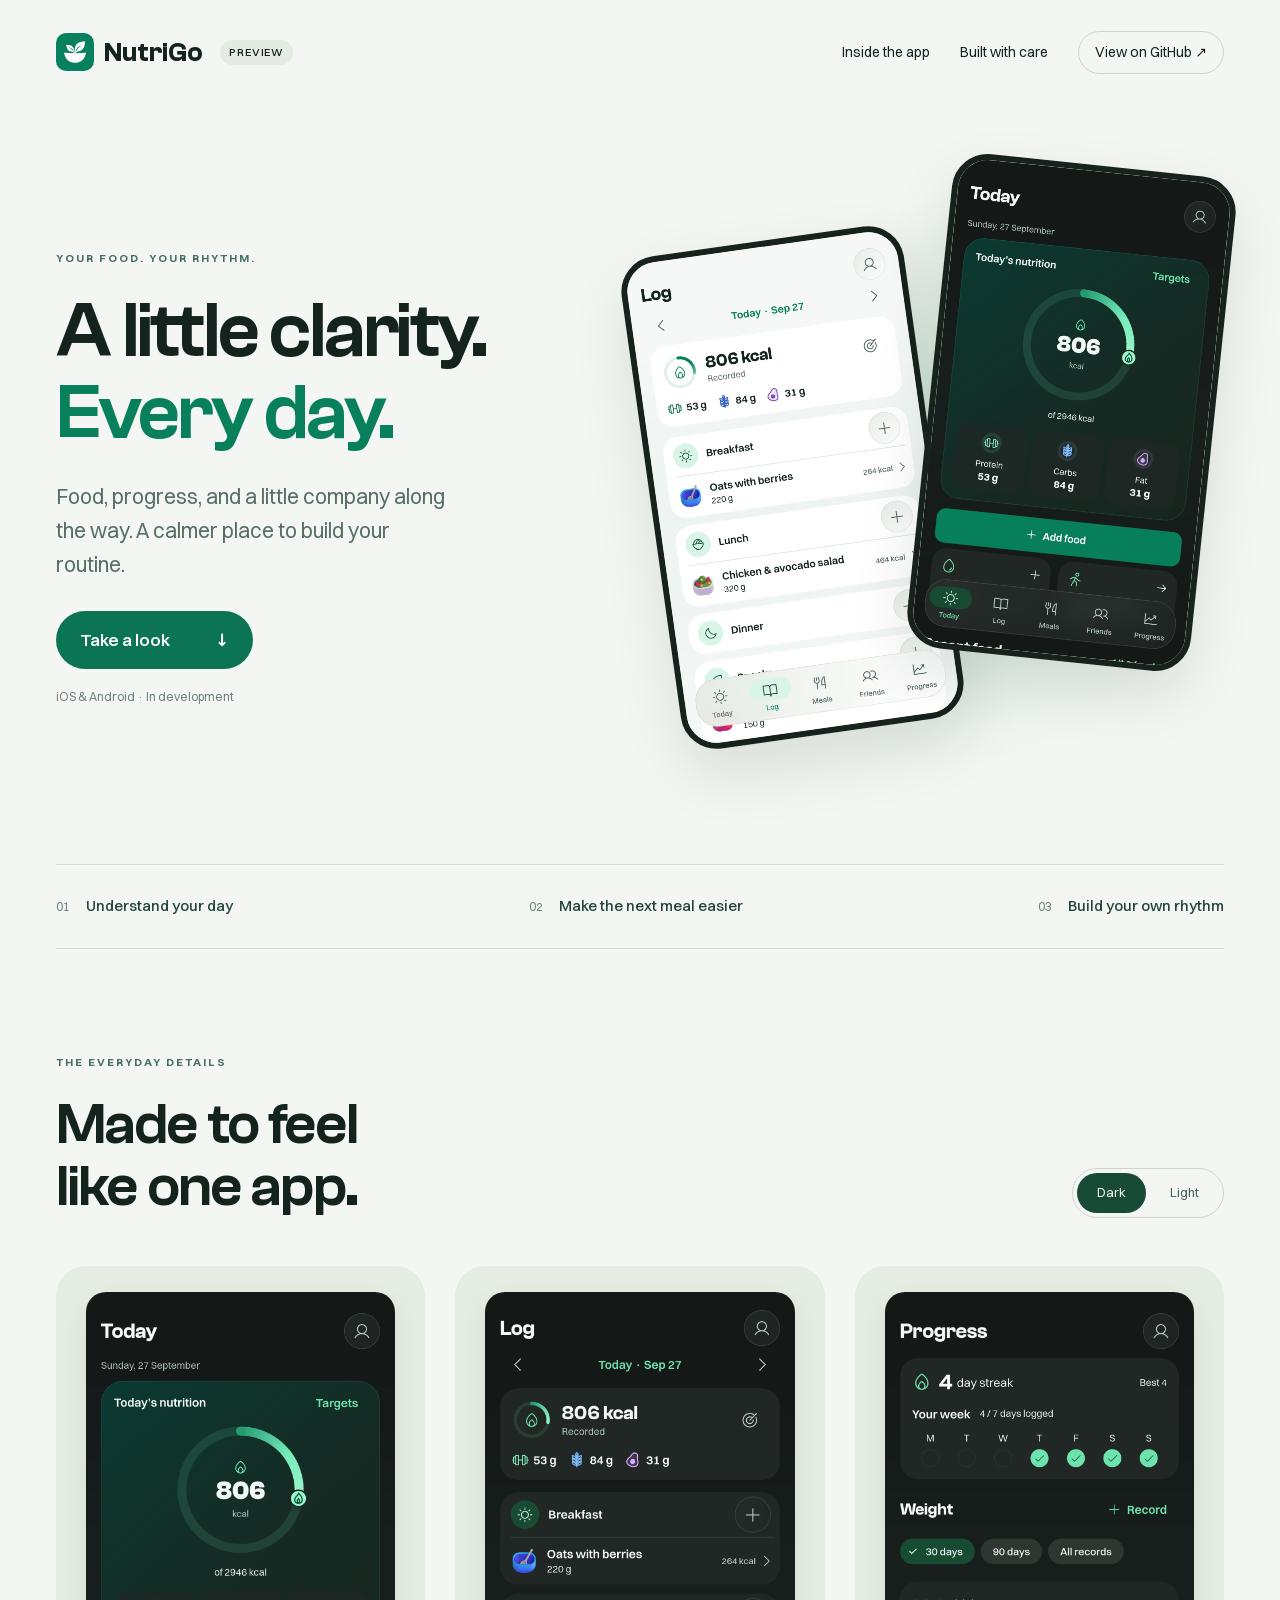
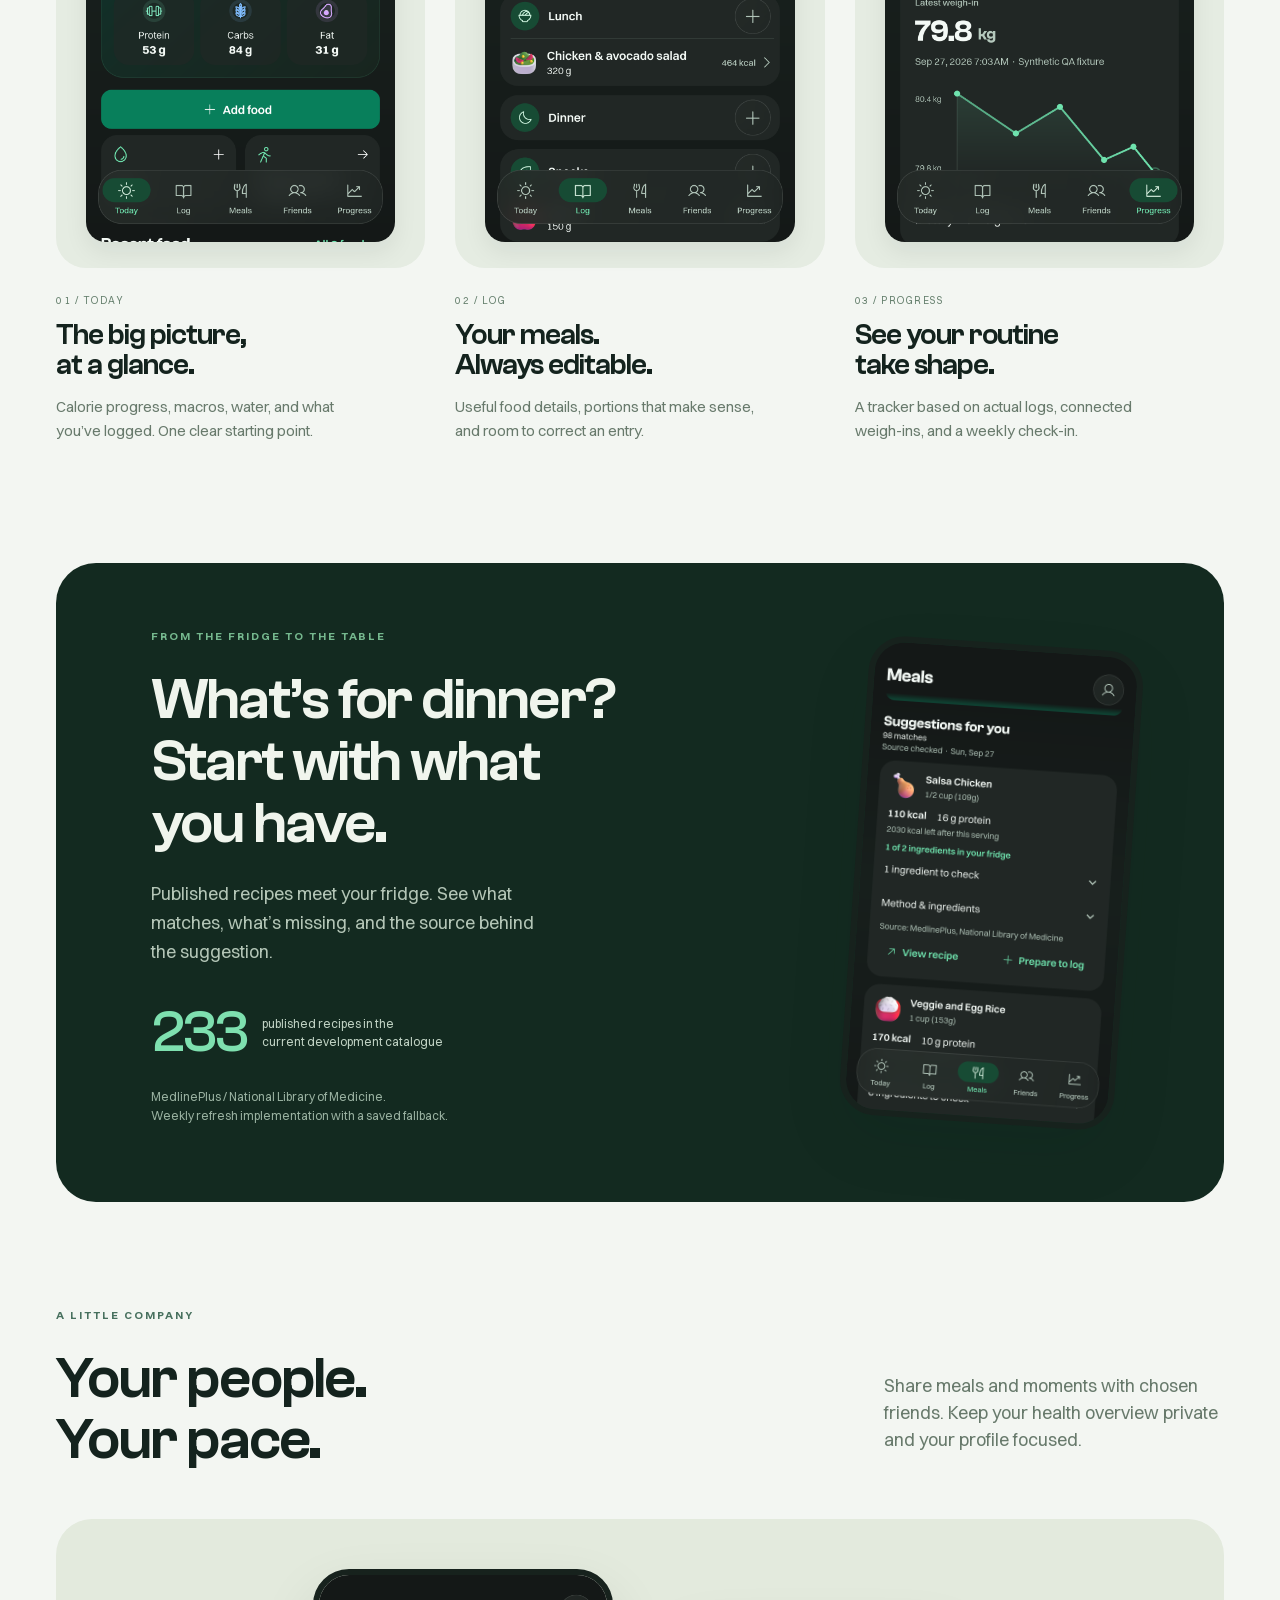
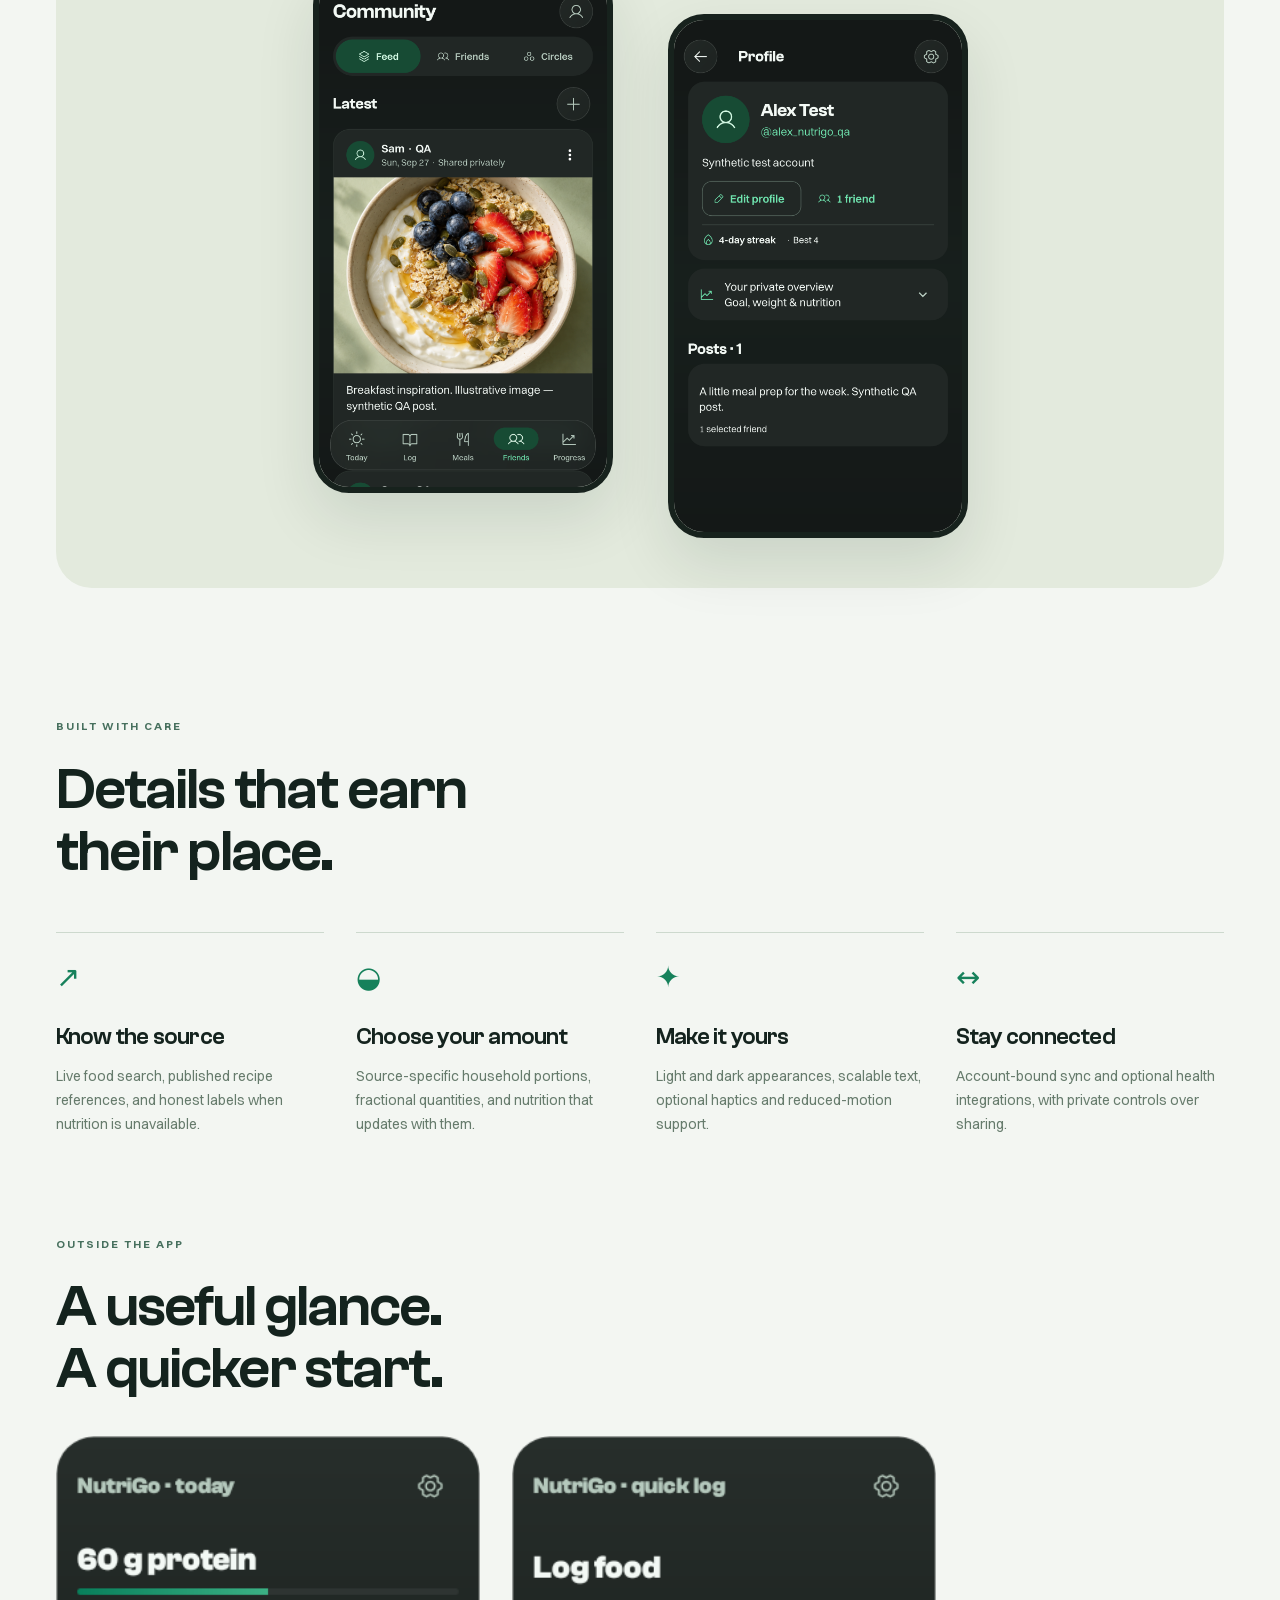
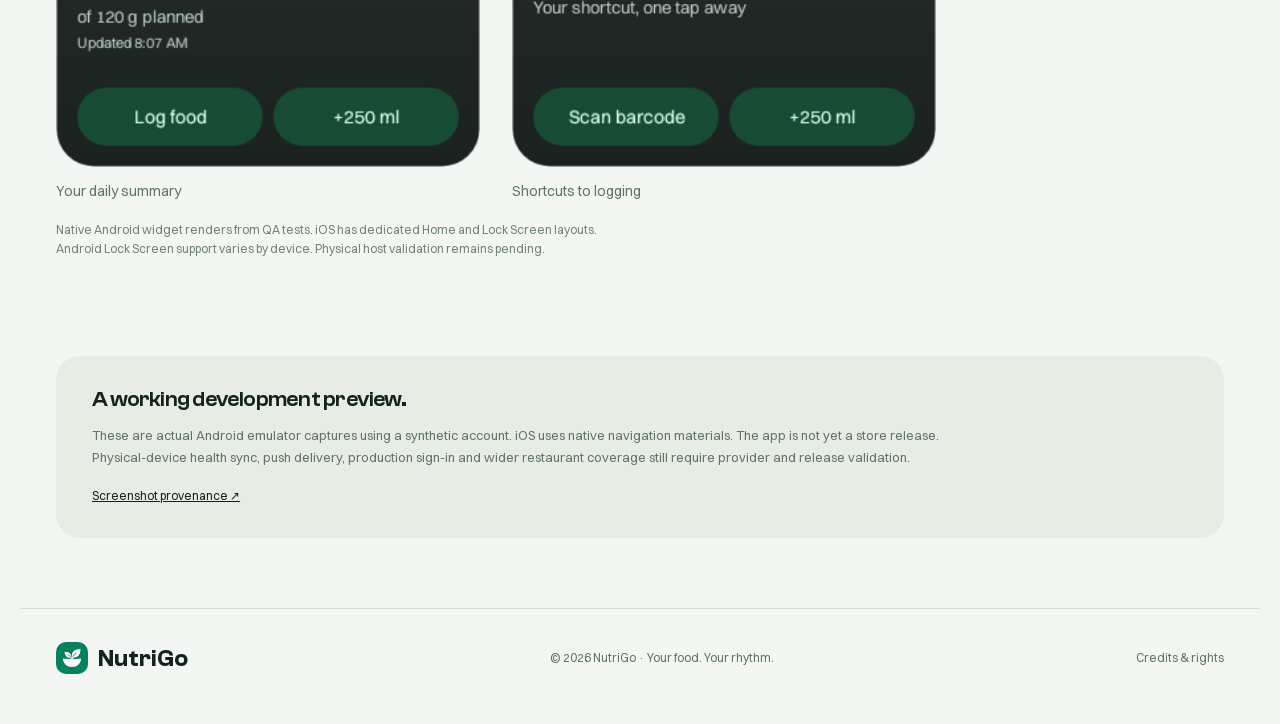
==== index.html @ e6c0619f "Publish the NutriGo development showcase Present actual Android and iOS app screenshots, native widg" ====
<!doctype html>
<html lang="en"><head><meta charset="utf-8"><meta name="viewport" content="width=device-width,initial-scale=1"><meta name="theme-color" content="#f3f6f2"><meta name="description" content="NutriGo — a considered space for food, everyday progress and the people you choose."><title>NutriGo — Your food. Your rhythm.</title><link rel="icon" href="assets/app-icon.png"><link rel="stylesheet" href="style.css"></head>
<body><a class="skip" href="#screens">Skip to app screens</a><header><a class="brand" href="#"><img src="assets/app-icon.png" alt="" width="38" height="38">NutriGo<span class="badge">Preview</span></a><nav aria-label="Main navigation"><a href="#screens">Inside the app</a><a href="#care">Built with care</a><a class="repo" href="https://github.com/yeegz/nutrigo-showcase">View on GitHub ↗</a></nav></header>
<main><section class="hero"><div class="hero-copy"><p class="eyebrow">YOUR FOOD. YOUR RHYTHM.</p><h1>A little clarity.<br><span>Every day.</span></h1><p class="intro">Food, progress, and a little company along the way. A calmer place to build your routine.</p><a class="button" href="#screens">Take a look <span aria-hidden="true">↓</span></a><p class="caption">iOS & Android · In development</p></div><div class="hero-art"><div class="halo"></div><img class="phone behind" src="screenshots/log-light.png?v=20260927" alt="NutriGo Log in light mode, with meals and nutrition"><img class="phone front" src="screenshots/today-dark.png?v=20260927" alt="NutriGo Today, showing a calorie progress ring and macros"></div></section>
<div class="principles"><span>01 <strong>Understand your day</strong></span><span>02 <strong>Make the next meal easier</strong></span><span>03 <strong>Build your own rhythm</strong></span></div>
<section id="screens" class="screens"><div class="section-heading"><div><p class="eyebrow">THE EVERYDAY DETAILS</p><h2>Made to feel<br>like one app.</h2></div><div class="appearance" role="group" aria-label="Screenshot appearance"><button data-theme="dark" aria-pressed="true">Dark</button><button data-theme="light" aria-pressed="false">Light</button></div></div><div class="gallery">
<article><div class="screen-frame"><img data-screen="today" src="screenshots/today-dark.png?v=20260927" loading="lazy" alt="Today nutrition overview"></div><p class="number">01 / TODAY</p><h3>The big picture,<br> at a glance.</h3><p>Calorie progress, macros, water, and what you’ve logged. One clear starting point.</p></article>
<article><div class="screen-frame"><img data-screen="log" src="screenshots/log-dark.png?v=20260927" loading="lazy" alt="Food log with editable entries"></div><p class="number">02 / LOG</p><h3>Your meals.<br> Always editable.</h3><p>Useful food details, portions that make sense, and room to correct an entry.</p></article>
<article><div class="screen-frame"><img data-screen="progress" src="screenshots/progress-dark.png?v=20260927" loading="lazy" alt="Progress tracker, streak and weight chart"></div><p class="number">03 / PROGRESS</p><h3>See your routine<br> take shape.</h3><p>A tracker based on actual logs, connected weigh-ins, and a weekly check-in.</p></article>
</div></section>
<section class="meals-section"><div><p class="eyebrow">FROM THE FRIDGE TO THE TABLE</p><h2>What’s for dinner?<br>Start with what<br>you have.</h2><p class="intro small">Published recipes meet your fridge. See what matches, what’s missing, and the source behind the suggestion.</p><div class="fact"><strong>233</strong><span>published recipes in the<br>current development catalogue</span></div><p class="caption">MedlinePlus / National Library of Medicine.<br>Weekly refresh implementation with a saved fallback.</p></div><img class="phone" src="screenshots/meal-suggestions-dark.png?v=20260927" loading="lazy" alt="Source-attributed meal suggestions with matching fridge ingredients"></section>
<section class="social-section"><div class="section-heading"><div><p class="eyebrow">A LITTLE COMPANY</p><h2>Your people.<br>Your pace.</h2></div><p>Share meals and moments with chosen friends. Keep your health overview private and your profile focused.</p></div><div class="social-screens"><img class="phone" data-screen="community" src="screenshots/community-dark.png?v=20260927" loading="lazy" alt="Private community feed"><img class="phone" data-screen="profile" src="screenshots/profile-dark.png?v=20260927" loading="lazy" alt="A simplified personal profile"></div></section>
<section id="care" class="care"><p class="eyebrow">BUILT WITH CARE</p><h2>Details that earn<br>their place.</h2><div class="care-grid"><article><span>↗</span><h3>Know the source</h3><p>Live food search, published recipe references, and honest labels when nutrition is unavailable.</p></article><article><span>◒</span><h3>Choose your amount</h3><p>Source-specific household portions, fractional quantities, and nutrition that updates with them.</p></article><article><span>✦</span><h3>Make it yours</h3><p>Light and dark appearances, scalable text, optional haptics and reduced-motion support.</p></article><article><span>↔</span><h3>Stay connected</h3><p>Account-bound sync and optional health integrations, with private controls over sharing.</p></article></div></section>
<section class="widgets-section"><p class="eyebrow">OUTSIDE THE APP</p><h2>A useful glance.<br>A quicker start.</h2><div class="widget-gallery"><figure><img src="screenshots/widgets/summary.png?v=20260927" alt="Daily nutrition widget with target progress and quick water" loading="lazy"><figcaption>Your daily summary</figcaption></figure><figure><img src="screenshots/widgets/quick.png?v=20260927" alt="Quick logging widget with food, barcode and water shortcuts" loading="lazy"><figcaption>Shortcuts to logging</figcaption></figure></div><p class="caption">Native Android widget renders from QA tests. iOS has dedicated Home and Lock Screen layouts.<br>Android Lock Screen support varies by device. Physical host validation remains pending.</p></section><section class="preview-note"><h3>A working development preview.</h3><p>These are actual Android emulator captures using a synthetic account. iOS uses native navigation materials. The app is not yet a store release. Physical-device health sync, push delivery, production sign-in and wider restaurant coverage still require provider and release validation.</p><a href="SCREENSHOTS.md">Screenshot provenance ↗</a></section></main>
<footer><a class="brand" href="#"><img src="assets/app-icon.png" width="32" height="32" alt="">NutriGo</a><p>© 2026 NutriGo · Your food. Your rhythm.</p><a href="LICENSE.md">Credits & rights</a></footer>
<script>document.querySelectorAll('[data-theme]').forEach(button=>button.addEventListener('click',()=>{document.querySelectorAll('[data-theme]').forEach(b=>b.setAttribute('aria-pressed',String(b===button)));document.querySelectorAll('[data-screen]').forEach(img=>img.src=`screenshots/${img.dataset.screen}-${button.dataset.theme}.png?v=20260927`)}));</script></body></html>
---- style.css ----
@font-face{font-family:Switzer;src:url('assets/fonts/Switzer-Variable.ttf') format('truetype');font-weight:100 900;font-display:swap}@font-face{font-family:Clash;src:url('assets/fonts/ClashGrotesk-Variable.ttf') format('truetype');font-weight:200 700;font-display:swap}*{box-sizing:border-box}html{scroll-behavior:smooth;scroll-padding-top:40px}body{margin:0;background:#f3f6f2;color:#14231e;font:17px/1.5 Switzer,system-ui,sans-serif}a{color:inherit;text-decoration:none}button{font:inherit;cursor:pointer}img{max-width:100%;display:block}header,main,footer{max-width:1240px;margin:auto}header{height:104px;display:flex;align-items:center;justify-content:space-between;padding:0 36px}.brand{display:flex;gap:10px;align-items:center;font:600 27px Clash,system-ui}.brand img{border-radius:10px}.badge{font:500 11px Switzer;letter-spacing:.08em;text-transform:uppercase;background:#e3ebe2;border-radius:20px;padding:5px 9px;margin-left:7px}nav{display:flex;align-items:center;gap:30px;font-size:14px}nav .repo{border:1px solid #cbd7cd;border-radius:30px;padding:10px 16px}main{padding:0 36px}.hero{min-height:760px;display:grid;grid-template-columns:1fr 1fr;align-items:center;gap:20px}.eyebrow{font-size:11px;font-weight:650;letter-spacing:.18em;margin:0 0 24px;color:#47705e}h1,h2,h3{font-family:Clash,system-ui;letter-spacing:-.035em;line-height:1.05;margin:0;font-weight:550}h1{font-size:clamp(52px,6.1vw,86px)}h1 span{color:#07805b}.intro{max-width:390px;font-size:21px;line-height:1.6;color:#587063;margin:26px 0 30px}.button{display:inline-flex;align-items:center;gap:45px;background:#0a7455;color:white;border-radius:32px;padding:16px 24px;font-weight:550}.caption{font-size:12px;color:#718376;line-height:1.6;margin-top:18px}.hero-art{position:relative;height:690px}.halo{position:absolute;inset:50px -15px 50px 0;background:radial-gradient(ellipse,#cae4d3 0,transparent 68%);border-radius:50%}.phone{border:6px solid #17221d;box-shadow:0 26px 60px #0d27171c;border-radius:36px;width:260px}.hero .phone{position:absolute;width:285px}.behind{top:100px;left:0;transform:rotate(-8deg)}.front{right:10px;top:25px;transform:rotate(6deg)}.principles{display:flex;justify-content:space-between;padding:30px 0;border-top:1px solid #d4dfd4;border-bottom:1px solid #d4dfd4;font-size:12px;color:#67836e}.principles strong{font-weight:500;font-size:15px;margin-left:14px;color:#244736}.screens{padding:105px 0}.section-heading{display:flex;align-items:flex-end;justify-content:space-between;margin-bottom:48px;gap:36px}h2{font-size:clamp(40px,4.6vw,60px)}.appearance{display:flex;border:1px solid #cbd7cd;border-radius:28px;padding:4px;gap:4px}.appearance button{border:0;border-radius:22px;background:transparent;color:#476354;padding:10px 20px;font-size:13px}.appearance [aria-pressed=true]{background:#184b36;color:#f0f8ee}.gallery{display:grid;grid-template-columns:repeat(3,1fr);gap:30px}.screen-frame{background:#e5ece2;border-radius:30px;padding:26px 30px}.screen-frame img{border-radius:20px;box-shadow:0 10px 25px #14231e12}.number{font-size:10px;letter-spacing:.15em;color:#67816f;margin:25px 0 12px}h3{font-size:29px}.gallery article>p:last-child{color:#687a6c;font-size:15px;line-height:1.6;max-width:300px}.meals-section{background:#132a20;border-radius:40px;color:#f0f5ed;padding:65px 95px;display:flex;justify-content:space-between;gap:50px;align-items:center;overflow:hidden}.meals-section .eyebrow{color:#75b88e}.meals-section .intro{color:#b3c5b6}.small{font-size:18px}.meals-section .caption{color:#9ab2a1}.meals-section .phone{width:275px;flex-shrink:0;transform:rotate(4deg)}.fact{display:flex;gap:16px;align-items:center}.fact strong{font:500 58px Clash;letter-spacing:-.045em;color:#7ee0af}.fact span{font-size:12px;line-height:1.5;color:#c1d3c4}.social-section{padding:105px 0 80px}.social-section .section-heading>p{max-width:340px;color:#687a6c;font-size:18px}.social-screens{display:flex;align-items:flex-start;justify-content:center;gap:55px;padding:50px 20px;background:#e3eadd;border-radius:36px}.social-screens .phone{width:min(300px,calc((100% - 55px)/2));min-width:0}.social-screens .phone+img{margin-top:45px}.care{padding:50px 0 85px}.care-grid{display:grid;grid-template-columns:repeat(4,1fr);gap:32px;margin-top:50px}.care-grid article{padding-top:22px;border-top:1px solid #cdd9ce}.care-grid span{font-size:29px;color:#16815b}.care h3{font-size:23px;line-height:1.2;margin-top:25px}.care-grid p{font-size:14px;color:#667b6c;line-height:1.7}.preview-note{background:#e7ede5;padding:32px 36px;border-radius:24px;margin-bottom:70px}.preview-note h3{font-size:22px}.preview-note p{font-size:13px;max-width:880px;color:#607468;line-height:1.7}.preview-note a{font-size:12px;text-decoration:underline}footer{display:flex;align-items:center;justify-content:space-between;padding:28px 36px 45px;border-top:1px solid #d4dfd4;font-size:12px;color:#607468}footer .brand{color:#14231e;font-size:24px}.skip{position:absolute;left:10px;top:-60px;padding:12px;background:white;z-index:10}.skip:focus{top:10px}:focus-visible{outline:3px solid #07805b;outline-offset:5px}@media(max-width:850px){nav>a:not(.repo){display:none}.hero{min-height:auto;padding:55px 0 45px;grid-template-columns:1fr}.hero-copy{max-width:620px}.hero-art{height:650px;max-width:520px;width:100%;margin:auto}.hero .phone{width:265px}.principles{gap:20px;flex-wrap:wrap}.gallery{gap:18px}.screen-frame{padding:15px}.meals-section{padding:45px;gap:30px}.meals-section .phone{width:230px}.care-grid{grid-template-columns:repeat(2,1fr)}footer{gap:20px;flex-wrap:wrap}}@media(max-width:560px){header{height:85px;padding:0 22px}header .repo{display:none}main{padding:0 22px}.hero{padding-top:32px}.hero-art{height:560px}.hero .phone{width:225px;border-width:5px;border-radius:28px}.behind{left:5px}.front{right:0;top:25px}h1{font-size:57px}.intro{font-size:18px}.principles{display:grid;gap:14px}.section-heading{align-items:flex-start;flex-direction:column;gap:24px;margin-bottom:32px}.screens{padding:70px 0}.gallery{grid-template-columns:1fr;gap:35px}.screen-frame{padding:28px 52px}.gallery h3 br{display:none}.gallery article>p:last-child{max-width:none}.meals-section{padding:36px 26px;border-radius:28px;flex-direction:column;align-items:flex-start}.meals-section .phone{align-self:center;margin:20px 0;width:240px}.social-section{padding:70px 0 50px}.social-screens{gap:16px;padding:28px 14px;border-radius:26px}.social-screens .phone{width:46%;border-width:3px;border-radius:18px}.social-screens .phone+img{margin-top:30px}.care-grid{gap:20px}.care h3{font-size:21px}.care-grid p{font-size:13px}.preview-note{padding:26px;margin-bottom:40px}footer{padding:25px 22px}footer p{width:100%;order:3}}@media(prefers-reduced-motion:reduce){html{scroll-behavior:auto}}

.widgets-section{padding:0 0 85px}.widget-gallery{display:grid;grid-template-columns:1fr 1fr;gap:32px;max-width:880px;margin:36px 0 0}.widget-gallery figure{margin:0}.widget-gallery img{width:100%;border-radius:28px}.widget-gallery figcaption{font-size:14px;margin-top:14px;color:#607468}@media(max-width:560px){.widget-gallery{grid-template-columns:1fr;gap:28px}}
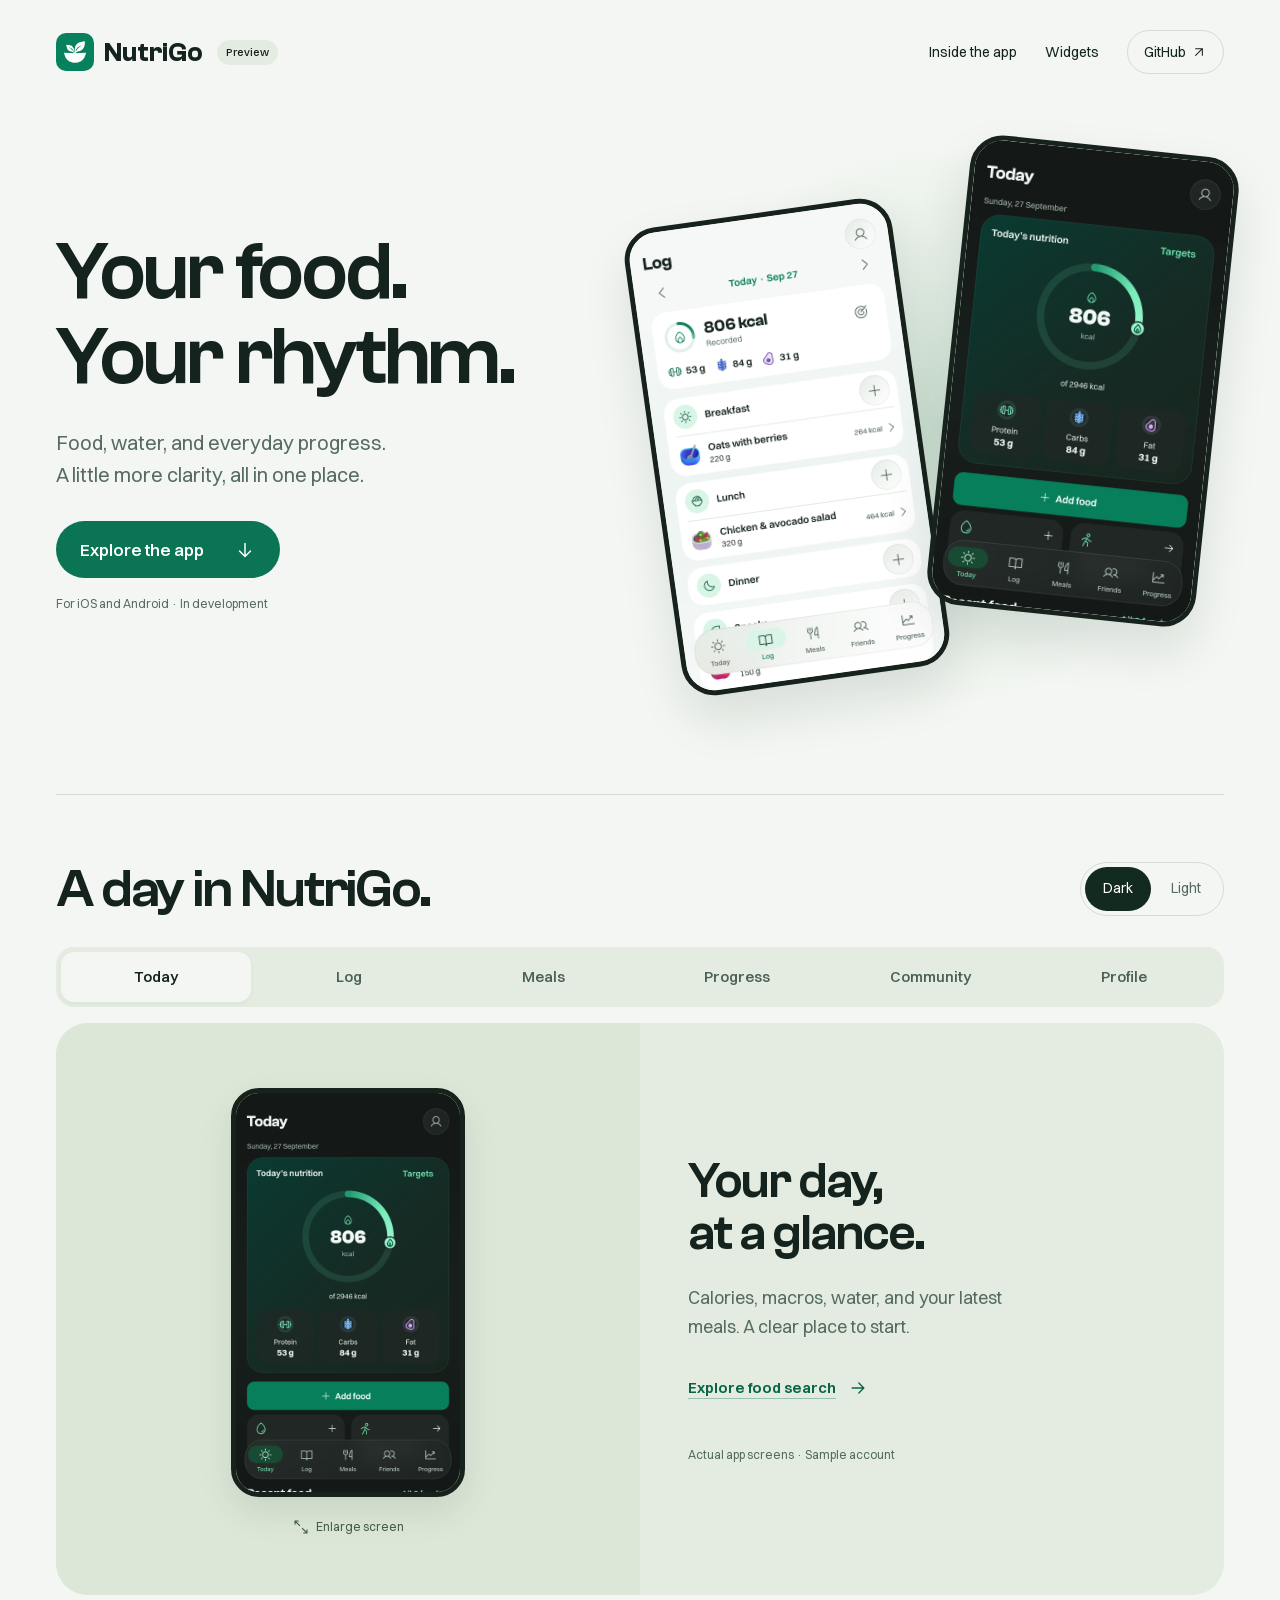
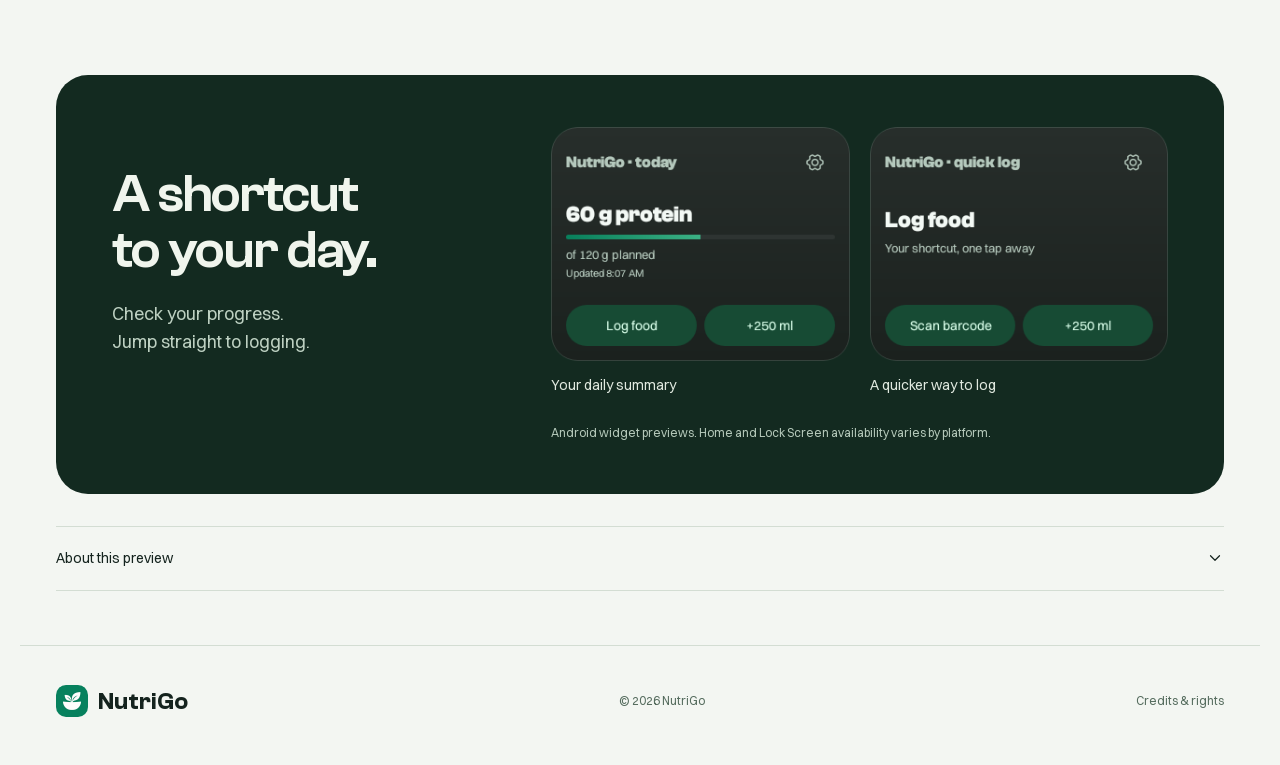
==== commit e42de546: "Refine the showcase with an interactive app preview Reduce repeated copy and galleries to one keyboa" ====
--- a/index.html
+++ b/index.html
@@ -1,16 +1,121 @@
 <!doctype html>
-<html lang="en"><head><meta charset="utf-8"><meta name="viewport" content="width=device-width,initial-scale=1"><meta name="theme-color" content="#f3f6f2"><meta name="description" content="NutriGo — a considered space for food, everyday progress and the people you choose."><title>NutriGo — Your food. Your rhythm.</title><link rel="icon" href="assets/app-icon.png"><link rel="stylesheet" href="style.css"></head>
-<body><a class="skip" href="#screens">Skip to app screens</a><header><a class="brand" href="#"><img src="assets/app-icon.png" alt="" width="38" height="38">NutriGo<span class="badge">Preview</span></a><nav aria-label="Main navigation"><a href="#screens">Inside the app</a><a href="#care">Built with care</a><a class="repo" href="https://github.com/yeegz/nutrigo-showcase">View on GitHub ↗</a></nav></header>
-<main><section class="hero"><div class="hero-copy"><p class="eyebrow">YOUR FOOD. YOUR RHYTHM.</p><h1>A little clarity.<br><span>Every day.</span></h1><p class="intro">Food, progress, and a little company along the way. A calmer place to build your routine.</p><a class="button" href="#screens">Take a look <span aria-hidden="true">↓</span></a><p class="caption">iOS & Android · In development</p></div><div class="hero-art"><div class="halo"></div><img class="phone behind" src="screenshots/log-light.png?v=20260927" alt="NutriGo Log in light mode, with meals and nutrition"><img class="phone front" src="screenshots/today-dark.png?v=20260927" alt="NutriGo Today, showing a calorie progress ring and macros"></div></section>
-<div class="principles"><span>01 <strong>Understand your day</strong></span><span>02 <strong>Make the next meal easier</strong></span><span>03 <strong>Build your own rhythm</strong></span></div>
-<section id="screens" class="screens"><div class="section-heading"><div><p class="eyebrow">THE EVERYDAY DETAILS</p><h2>Made to feel<br>like one app.</h2></div><div class="appearance" role="group" aria-label="Screenshot appearance"><button data-theme="dark" aria-pressed="true">Dark</button><button data-theme="light" aria-pressed="false">Light</button></div></div><div class="gallery">
-<article><div class="screen-frame"><img data-screen="today" src="screenshots/today-dark.png?v=20260927" loading="lazy" alt="Today nutrition overview"></div><p class="number">01 / TODAY</p><h3>The big picture,<br> at a glance.</h3><p>Calorie progress, macros, water, and what you’ve logged. One clear starting point.</p></article>
-<article><div class="screen-frame"><img data-screen="log" src="screenshots/log-dark.png?v=20260927" loading="lazy" alt="Food log with editable entries"></div><p class="number">02 / LOG</p><h3>Your meals.<br> Always editable.</h3><p>Useful food details, portions that make sense, and room to correct an entry.</p></article>
-<article><div class="screen-frame"><img data-screen="progress" src="screenshots/progress-dark.png?v=20260927" loading="lazy" alt="Progress tracker, streak and weight chart"></div><p class="number">03 / PROGRESS</p><h3>See your routine<br> take shape.</h3><p>A tracker based on actual logs, connected weigh-ins, and a weekly check-in.</p></article>
-</div></section>
-<section class="meals-section"><div><p class="eyebrow">FROM THE FRIDGE TO THE TABLE</p><h2>What’s for dinner?<br>Start with what<br>you have.</h2><p class="intro small">Published recipes meet your fridge. See what matches, what’s missing, and the source behind the suggestion.</p><div class="fact"><strong>233</strong><span>published recipes in the<br>current development catalogue</span></div><p class="caption">MedlinePlus / National Library of Medicine.<br>Weekly refresh implementation with a saved fallback.</p></div><img class="phone" src="screenshots/meal-suggestions-dark.png?v=20260927" loading="lazy" alt="Source-attributed meal suggestions with matching fridge ingredients"></section>
-<section class="social-section"><div class="section-heading"><div><p class="eyebrow">A LITTLE COMPANY</p><h2>Your people.<br>Your pace.</h2></div><p>Share meals and moments with chosen friends. Keep your health overview private and your profile focused.</p></div><div class="social-screens"><img class="phone" data-screen="community" src="screenshots/community-dark.png?v=20260927" loading="lazy" alt="Private community feed"><img class="phone" data-screen="profile" src="screenshots/profile-dark.png?v=20260927" loading="lazy" alt="A simplified personal profile"></div></section>
-<section id="care" class="care"><p class="eyebrow">BUILT WITH CARE</p><h2>Details that earn<br>their place.</h2><div class="care-grid"><article><span>↗</span><h3>Know the source</h3><p>Live food search, published recipe references, and honest labels when nutrition is unavailable.</p></article><article><span>◒</span><h3>Choose your amount</h3><p>Source-specific household portions, fractional quantities, and nutrition that updates with them.</p></article><article><span>✦</span><h3>Make it yours</h3><p>Light and dark appearances, scalable text, optional haptics and reduced-motion support.</p></article><article><span>↔</span><h3>Stay connected</h3><p>Account-bound sync and optional health integrations, with private controls over sharing.</p></article></div></section>
-<section class="widgets-section"><p class="eyebrow">OUTSIDE THE APP</p><h2>A useful glance.<br>A quicker start.</h2><div class="widget-gallery"><figure><img src="screenshots/widgets/summary.png?v=20260927" alt="Daily nutrition widget with target progress and quick water" loading="lazy"><figcaption>Your daily summary</figcaption></figure><figure><img src="screenshots/widgets/quick.png?v=20260927" alt="Quick logging widget with food, barcode and water shortcuts" loading="lazy"><figcaption>Shortcuts to logging</figcaption></figure></div><p class="caption">Native Android widget renders from QA tests. iOS has dedicated Home and Lock Screen layouts.<br>Android Lock Screen support varies by device. Physical host validation remains pending.</p></section><section class="preview-note"><h3>A working development preview.</h3><p>These are actual Android emulator captures using a synthetic account. iOS uses native navigation materials. The app is not yet a store release. Physical-device health sync, push delivery, production sign-in and wider restaurant coverage still require provider and release validation.</p><a href="SCREENSHOTS.md">Screenshot provenance ↗</a></section></main>
-<footer><a class="brand" href="#"><img src="assets/app-icon.png" width="32" height="32" alt="">NutriGo</a><p>© 2026 NutriGo · Your food. Your rhythm.</p><a href="LICENSE.md">Credits & rights</a></footer>
-<script>document.querySelectorAll('[data-theme]').forEach(button=>button.addEventListener('click',()=>{document.querySelectorAll('[data-theme]').forEach(b=>b.setAttribute('aria-pressed',String(b===button)));document.querySelectorAll('[data-screen]').forEach(img=>img.src=`screenshots/${img.dataset.screen}-${button.dataset.theme}.png?v=20260927`)}));</script></body></html>
+<html lang="en">
+<head>
+  <meta charset="utf-8">
+  <meta name="viewport" content="width=device-width, initial-scale=1">
+  <meta name="theme-color" content="#f3f6f2">
+  <meta name="description" content="Meet NutriGo. Food logging, meal ideas and everyday progress, with room to build your own routine.">
+  <title>NutriGo — Your food. Your rhythm.</title>
+  <link rel="icon" href="assets/app-icon.png">
+  <link rel="stylesheet" href="style.css?v=20260927-5">
+  <script src="script.js?v=20260927-5" defer></script>
+</head>
+<body>
+  <a class="skip" href="#screens">Skip to app screens</a>
+  <header class="site-header">
+    <a class="brand" href="#" aria-label="NutriGo home">
+      <img src="assets/app-icon.png" alt="" width="38" height="38">NutriGo
+      <span class="badge">Preview</span>
+    </a>
+    <nav aria-label="Main navigation">
+      <a href="#screens">Inside the app</a>
+      <a href="#widgets">Widgets</a>
+      <a class="repo" href="https://github.com/yeegz/nutrigo-showcase">GitHub <svg viewBox="0 0 24 24" aria-hidden="true"><path d="M7 17 17 7M7 7h10v10"/></svg></a>
+    </nav>
+  </header>
+
+  <main>
+    <section class="hero" aria-labelledby="hero-title">
+      <div class="hero-copy">
+        <h1 id="hero-title">Your food.<br>Your rhythm.</h1>
+        <p class="intro">Food, water, and everyday progress.<br>A little more clarity, all in one place.</p>
+        <a class="button" href="#screens">Explore the app <svg viewBox="0 0 24 24" aria-hidden="true"><path d="M12 5v14m-6-6 6 6 6-6"/></svg></a>
+        <p class="caption">For iOS and Android · In development</p>
+      </div>
+      <div class="hero-art">
+        <img class="phone behind" src="screenshots/log-light.png?v=20260927" width="1080" height="1920" alt="NutriGo Log in light mode, showing meals and nutrition">
+        <img class="phone front" src="screenshots/today-dark.png?v=20260927" width="1080" height="1920" alt="NutriGo Today in dark mode, showing calorie progress, macros and water" fetchpriority="high">
+      </div>
+    </section>
+
+    <section id="screens" class="screens" aria-labelledby="screens-title">
+      <div class="section-heading">
+        <h2 id="screens-title">A day in NutriGo.</h2>
+        <div class="appearance" role="group" aria-label="Screenshot appearance" hidden>
+          <button type="button" data-theme="dark" aria-pressed="true">Dark</button>
+          <button type="button" data-theme="light" aria-pressed="false">Light</button>
+        </div>
+      </div>
+      <div class="screen-tabs" role="tablist" aria-label="App screens" hidden>
+        <button type="button" id="tab-today" role="tab" aria-controls="screen-panel" aria-selected="true" data-screen="today">Today</button>
+        <button type="button" id="tab-log" role="tab" aria-controls="screen-panel" aria-selected="false" tabindex="-1" data-screen="log">Log</button>
+        <button type="button" id="tab-meals" role="tab" aria-controls="screen-panel" aria-selected="false" tabindex="-1" data-screen="meals">Meals</button>
+        <button type="button" id="tab-progress" role="tab" aria-controls="screen-panel" aria-selected="false" tabindex="-1" data-screen="progress">Progress</button>
+        <button type="button" id="tab-community" role="tab" aria-controls="screen-panel" aria-selected="false" tabindex="-1" data-screen="community">Community</button>
+        <button type="button" id="tab-profile" role="tab" aria-controls="screen-panel" aria-selected="false" tabindex="-1" data-screen="profile">Profile</button>
+      </div>
+      <div id="screen-panel" class="screen-panel">
+        <div class="screen-stage">
+          <a class="screen-preview" href="screenshots/today-dark.png?v=20260927" aria-label="Enlarge Today screenshot">
+            <img id="screen-image" class="phone" src="screenshots/today-dark.png?v=20260927" width="1080" height="1920" loading="lazy" alt="Today overview with a calorie ring, macros, water and recent meals">
+            <span class="enlarge"><svg viewBox="0 0 24 24" aria-hidden="true"><path d="M8 3H3v5m0-5 7 7m6 11h5v-5m0 5-7-7"/></svg>Enlarge screen</span>
+          </a>
+        </div>
+        <div class="screen-copy">
+          <h3 id="screen-title">Your day, <br>at a glance.</h3>
+          <p id="screen-description">Calories, macros, water, and your latest meals. A clear place to start.</p>
+          <a id="screen-detail" class="text-link" href="screenshots/food-search-dark.png?v=20260927" data-title="Food search">Explore food search <svg viewBox="0 0 24 24" aria-hidden="true"><path d="M5 12h14m-6-6 6 6-6 6"/></svg></a>
+          <p class="screen-caption">Actual app screens · Sample account</p>
+        </div>
+      </div>
+      <p id="screen-status" class="sr-only" role="status" aria-live="polite"></p>
+    </section>
+
+    <section id="widgets" class="widgets-section" aria-labelledby="widgets-title">
+      <div class="widget-heading">
+        <h2 id="widgets-title">A shortcut<br>to your day.</h2>
+        <p>Check your progress. <br>Jump straight to logging.</p>
+      </div>
+      <div class="widget-gallery">
+        <figure>
+          <a class="widget-preview" href="screenshots/widgets/summary.png?v=20260927" data-title="Daily summary widget" aria-label="Enlarge daily summary widget">
+            <img src="screenshots/widgets/summary.png?v=20260927" width="320" height="250" loading="lazy" alt="Daily summary widget with nutrition progress and a quick water action">
+          </a>
+          <figcaption>Your daily summary</figcaption>
+        </figure>
+        <figure>
+          <a class="widget-preview" href="screenshots/widgets/quick.png?v=20260927" data-title="Quick logging widget" aria-label="Enlarge quick logging widget">
+            <img src="screenshots/widgets/quick.png?v=20260927" width="320" height="250" loading="lazy" alt="Quick logging widget with food, barcode and water shortcuts">
+          </a>
+          <figcaption>A quicker way to log</figcaption>
+        </figure>
+      </div>
+      <p class="widget-caption">Android widget previews. Home and Lock Screen availability varies by platform.</p>
+    </section>
+
+    <details class="preview-note">
+      <summary>About this preview <svg viewBox="0 0 24 24" aria-hidden="true"><path d="m6 9 6 6 6-6"/></svg></summary>
+      <div>
+        <p>NutriGo is in development, not yet a store release. The screens above are real Android emulator captures with a synthetic account. Widget images are native Android test renders; physical Home and Lock Screen checks are still pending.</p>
+        <p>Production sign-in, physical-device health sync, push delivery, and wider restaurant coverage still need release validation. Food search uses USDA, and published recipes come from MedlinePlus.</p>
+        <a href="SCREENSHOTS.md">Screenshot sources and iOS capture details</a>
+      </div>
+    </details>
+  </main>
+
+  <footer>
+    <a class="brand" href="#" aria-label="NutriGo home"><img src="assets/app-icon.png" width="32" height="32" alt="">NutriGo</a>
+    <p>© 2026 NutriGo</p>
+    <a href="LICENSE.md">Credits & rights</a>
+  </footer>
+
+  <dialog id="screen-dialog" aria-labelledby="dialog-title" aria-describedby="dialog-caption">
+    <div class="dialog-header">
+      <h2 id="dialog-title">Today</h2>
+      <button type="button" class="close-dialog" aria-label="Close screenshot" autofocus><svg viewBox="0 0 24 24" aria-hidden="true"><path d="m6 6 12 12M18 6 6 18"/></svg></button>
+    </div>
+    <div class="dialog-body"><img id="dialog-image" alt=""></div>
+    <p id="dialog-caption">Actual app screen with sample data.</p>
+  </dialog>
+</body>
+</html>
--- a/style.css
+++ b/style.css
@@ -1,3 +1,94 @@
-@font-face{font-family:Switzer;src:url('assets/fonts/Switzer-Variable.ttf') format('truetype');font-weight:100 900;font-display:swap}@font-face{font-family:Clash;src:url('assets/fonts/ClashGrotesk-Variable.ttf') format('truetype');font-weight:200 700;font-display:swap}*{box-sizing:border-box}html{scroll-behavior:smooth;scroll-padding-top:40px}body{margin:0;background:#f3f6f2;color:#14231e;font:17px/1.5 Switzer,system-ui,sans-serif}a{color:inherit;text-decoration:none}button{font:inherit;cursor:pointer}img{max-width:100%;display:block}header,main,footer{max-width:1240px;margin:auto}header{height:104px;display:flex;align-items:center;justify-content:space-between;padding:0 36px}.brand{display:flex;gap:10px;align-items:center;font:600 27px Clash,system-ui}.brand img{border-radius:10px}.badge{font:500 11px Switzer;letter-spacing:.08em;text-transform:uppercase;background:#e3ebe2;border-radius:20px;padding:5px 9px;margin-left:7px}nav{display:flex;align-items:center;gap:30px;font-size:14px}nav .repo{border:1px solid #cbd7cd;border-radius:30px;padding:10px 16px}main{padding:0 36px}.hero{min-height:760px;display:grid;grid-template-columns:1fr 1fr;align-items:center;gap:20px}.eyebrow{font-size:11px;font-weight:650;letter-spacing:.18em;margin:0 0 24px;color:#47705e}h1,h2,h3{font-family:Clash,system-ui;letter-spacing:-.035em;line-height:1.05;margin:0;font-weight:550}h1{font-size:clamp(52px,6.1vw,86px)}h1 span{color:#07805b}.intro{max-width:390px;font-size:21px;line-height:1.6;color:#587063;margin:26px 0 30px}.button{display:inline-flex;align-items:center;gap:45px;background:#0a7455;color:white;border-radius:32px;padding:16px 24px;font-weight:550}.caption{font-size:12px;color:#718376;line-height:1.6;margin-top:18px}.hero-art{position:relative;height:690px}.halo{position:absolute;inset:50px -15px 50px 0;background:radial-gradient(ellipse,#cae4d3 0,transparent 68%);border-radius:50%}.phone{border:6px solid #17221d;box-shadow:0 26px 60px #0d27171c;border-radius:36px;width:260px}.hero .phone{position:absolute;width:285px}.behind{top:100px;left:0;transform:rotate(-8deg)}.front{right:10px;top:25px;transform:rotate(6deg)}.principles{display:flex;justify-content:space-between;padding:30px 0;border-top:1px solid #d4dfd4;border-bottom:1px solid #d4dfd4;font-size:12px;color:#67836e}.principles strong{font-weight:500;font-size:15px;margin-left:14px;color:#244736}.screens{padding:105px 0}.section-heading{display:flex;align-items:flex-end;justify-content:space-between;margin-bottom:48px;gap:36px}h2{font-size:clamp(40px,4.6vw,60px)}.appearance{display:flex;border:1px solid #cbd7cd;border-radius:28px;padding:4px;gap:4px}.appearance button{border:0;border-radius:22px;background:transparent;color:#476354;padding:10px 20px;font-size:13px}.appearance [aria-pressed=true]{background:#184b36;color:#f0f8ee}.gallery{display:grid;grid-template-columns:repeat(3,1fr);gap:30px}.screen-frame{background:#e5ece2;border-radius:30px;padding:26px 30px}.screen-frame img{border-radius:20px;box-shadow:0 10px 25px #14231e12}.number{font-size:10px;letter-spacing:.15em;color:#67816f;margin:25px 0 12px}h3{font-size:29px}.gallery article>p:last-child{color:#687a6c;font-size:15px;line-height:1.6;max-width:300px}.meals-section{background:#132a20;border-radius:40px;color:#f0f5ed;padding:65px 95px;display:flex;justify-content:space-between;gap:50px;align-items:center;overflow:hidden}.meals-section .eyebrow{color:#75b88e}.meals-section .intro{color:#b3c5b6}.small{font-size:18px}.meals-section .caption{color:#9ab2a1}.meals-section .phone{width:275px;flex-shrink:0;transform:rotate(4deg)}.fact{display:flex;gap:16px;align-items:center}.fact strong{font:500 58px Clash;letter-spacing:-.045em;color:#7ee0af}.fact span{font-size:12px;line-height:1.5;color:#c1d3c4}.social-section{padding:105px 0 80px}.social-section .section-heading>p{max-width:340px;color:#687a6c;font-size:18px}.social-screens{display:flex;align-items:flex-start;justify-content:center;gap:55px;padding:50px 20px;background:#e3eadd;border-radius:36px}.social-screens .phone{width:min(300px,calc((100% - 55px)/2));min-width:0}.social-screens .phone+img{margin-top:45px}.care{padding:50px 0 85px}.care-grid{display:grid;grid-template-columns:repeat(4,1fr);gap:32px;margin-top:50px}.care-grid article{padding-top:22px;border-top:1px solid #cdd9ce}.care-grid span{font-size:29px;color:#16815b}.care h3{font-size:23px;line-height:1.2;margin-top:25px}.care-grid p{font-size:14px;color:#667b6c;line-height:1.7}.preview-note{background:#e7ede5;padding:32px 36px;border-radius:24px;margin-bottom:70px}.preview-note h3{font-size:22px}.preview-note p{font-size:13px;max-width:880px;color:#607468;line-height:1.7}.preview-note a{font-size:12px;text-decoration:underline}footer{display:flex;align-items:center;justify-content:space-between;padding:28px 36px 45px;border-top:1px solid #d4dfd4;font-size:12px;color:#607468}footer .brand{color:#14231e;font-size:24px}.skip{position:absolute;left:10px;top:-60px;padding:12px;background:white;z-index:10}.skip:focus{top:10px}:focus-visible{outline:3px solid #07805b;outline-offset:5px}@media(max-width:850px){nav>a:not(.repo){display:none}.hero{min-height:auto;padding:55px 0 45px;grid-template-columns:1fr}.hero-copy{max-width:620px}.hero-art{height:650px;max-width:520px;width:100%;margin:auto}.hero .phone{width:265px}.principles{gap:20px;flex-wrap:wrap}.gallery{gap:18px}.screen-frame{padding:15px}.meals-section{padding:45px;gap:30px}.meals-section .phone{width:230px}.care-grid{grid-template-columns:repeat(2,1fr)}footer{gap:20px;flex-wrap:wrap}}@media(max-width:560px){header{height:85px;padding:0 22px}header .repo{display:none}main{padding:0 22px}.hero{padding-top:32px}.hero-art{height:560px}.hero .phone{width:225px;border-width:5px;border-radius:28px}.behind{left:5px}.front{right:0;top:25px}h1{font-size:57px}.intro{font-size:18px}.principles{display:grid;gap:14px}.section-heading{align-items:flex-start;flex-direction:column;gap:24px;margin-bottom:32px}.screens{padding:70px 0}.gallery{grid-template-columns:1fr;gap:35px}.screen-frame{padding:28px 52px}.gallery h3 br{display:none}.gallery article>p:last-child{max-width:none}.meals-section{padding:36px 26px;border-radius:28px;flex-direction:column;align-items:flex-start}.meals-section .phone{align-self:center;margin:20px 0;width:240px}.social-section{padding:70px 0 50px}.social-screens{gap:16px;padding:28px 14px;border-radius:26px}.social-screens .phone{width:46%;border-width:3px;border-radius:18px}.social-screens .phone+img{margin-top:30px}.care-grid{gap:20px}.care h3{font-size:21px}.care-grid p{font-size:13px}.preview-note{padding:26px;margin-bottom:40px}footer{padding:25px 22px}footer p{width:100%;order:3}}@media(prefers-reduced-motion:reduce){html{scroll-behavior:auto}}
-
-.widgets-section{padding:0 0 85px}.widget-gallery{display:grid;grid-template-columns:1fr 1fr;gap:32px;max-width:880px;margin:36px 0 0}.widget-gallery figure{margin:0}.widget-gallery img{width:100%;border-radius:28px}.widget-gallery figcaption{font-size:14px;margin-top:14px;color:#607468}@media(max-width:560px){.widget-gallery{grid-template-columns:1fr;gap:28px}}
+@font-face{font-family:Switzer;src:url('assets/fonts/Switzer-Variable.ttf') format('truetype');font-weight:100 900;font-display:swap}
+@font-face{font-family:Clash;src:url('assets/fonts/ClashGrotesk-Variable.ttf') format('truetype');font-weight:200 700;font-display:swap}
+:root{--paper:#f3f6f2;--ink:#14231e;--muted:#556c5e;--green:#0a7455;--line:#d3ddd3;--sage:#e4ece1;--deep:#132a20}
+*{box-sizing:border-box}
+[hidden]{display:none!important}
+html{scroll-behavior:smooth;scroll-padding-top:32px}
+body{margin:0;background:var(--paper);color:var(--ink);font:17px/1.5 Switzer,system-ui,sans-serif}
+body.dialog-open{overflow:hidden}
+a{color:inherit;text-decoration:none}
+button{font:inherit;cursor:pointer}
+img{max-width:100%;height:auto;display:block}
+svg{width:22px;height:22px;fill:none;stroke:currentColor;stroke-width:1.6;stroke-linecap:round;stroke-linejoin:round;flex-shrink:0}
+h1,h2,h3{font-family:Clash,system-ui,sans-serif;letter-spacing:-.04em;line-height:1.04;margin:0;font-weight:550}
+header,main,footer{max-width:1240px;margin:auto;padding-left:36px;padding-right:36px}
+.site-header{min-height:104px;display:flex;align-items:center;justify-content:space-between;gap:24px}
+.brand{display:inline-flex;gap:10px;align-items:center;font:600 27px Clash,system-ui,sans-serif;white-space:nowrap}
+.brand img{border-radius:10px}
+.badge{font:500 11px Switzer,system-ui,sans-serif;background:var(--sage);border-radius:20px;padding:5px 9px;margin-left:4px}
+nav{display:flex;align-items:center;gap:28px;font-size:14px}
+nav>a{display:inline-flex;align-items:center;min-height:44px}
+nav .repo{border:1px solid var(--line);border-radius:24px;padding:10px 16px;gap:5px}
+.repo svg{width:16px;height:16px}
+.hero{min-height:690px;display:grid;grid-template-columns:1fr 1fr;align-items:center;gap:24px;padding:20px 0 64px}
+h1{font-size:clamp(58px,6.4vw,88px)}
+.intro{font-size:20px;line-height:1.6;color:var(--muted);margin:28px 0 30px;max-width:400px}
+.button{display:inline-flex;align-items:center;gap:30px;background:var(--green);color:#fff;border-radius:32px;padding:16px 24px;font-weight:550;transition:background .15s ease}
+.button:hover{background:#075a43}
+.caption{font-size:12px;color:var(--muted);margin-top:17px}
+.hero-art{position:relative;height:580px;isolation:isolate}
+.hero-art:before{content:"";position:absolute;inset:0 -8px;border-radius:50%;background:radial-gradient(ellipse,#cfe3d4 0,transparent 68%);z-index:-1}
+.phone{border:5px solid #17221d;box-shadow:0 24px 50px #0d27171c;border-radius:33px;width:260px;background:#17221d}
+.hero .phone{position:absolute;width:270px}
+.behind{top:74px;left:0;transform:rotate(-8deg)}
+.front{right:6px;top:8px;transform:rotate(6deg)}
+.screens{border-top:1px solid var(--line);padding:66px 0 80px}
+.section-heading{display:flex;align-items:center;justify-content:space-between;gap:24px;margin-bottom:30px}
+h2{font-size:clamp(38px,4.2vw,55px)}
+.appearance{display:inline-flex;border:1px solid var(--line);border-radius:28px;padding:4px;gap:2px;flex-shrink:0}
+.appearance button{min-height:44px;border:0;border-radius:22px;background:transparent;color:var(--muted);padding:9px 18px;font-size:14px}
+.appearance [aria-pressed=true]{background:var(--deep);color:#fff}
+.screen-tabs{display:grid;grid-template-columns:repeat(6,1fr);gap:4px;padding:5px;background:var(--sage);border-radius:18px;margin-bottom:16px}
+.screen-tabs button{border:0;border-radius:13px;background:transparent;color:#4a6254;padding:14px 10px;min-height:50px;font-size:15px;font-weight:550;transition:background .15s ease,color .15s ease}
+.screen-tabs [aria-selected=true]{background:var(--paper);color:var(--ink);box-shadow:0 2px 5px #14231e0a}
+.screen-tabs button:hover:not([aria-selected=true]){background:#d7e3d3}
+.screen-panel{display:grid;grid-template-columns:1fr 1fr;border-radius:32px;background:var(--sage);overflow:hidden;min-height:572px}
+.screen-stage{display:grid;place-items:center;padding:36px 30px 24px;background:#dce7d8}
+.screen-preview{display:flex;flex-direction:column;align-items:center;gap:14px;border-radius:30px;max-width:100%}
+.screen-preview .phone{width:234px;box-shadow:0 15px 35px #17371f1a;border-radius:28px}
+.enlarge{display:flex;align-items:center;gap:7px;color:#425c49;font-size:12px;min-height:32px}
+.enlarge svg{width:16px;height:16px}
+.screen-copy{align-self:center;padding:44px 48px}
+.screen-copy h3{font-size:clamp(34px,4vw,50px);max-width:340px}
+.screen-copy>p:not(.screen-caption){font-size:18px;line-height:1.65;color:var(--muted);max-width:330px;margin:24px 0}
+.text-link{display:inline-flex;align-items:center;gap:12px;color:#096546;font-size:15px;font-weight:600;min-height:44px;text-decoration:underline;text-underline-offset:5px;text-decoration-color:#09654655}
+.text-link svg{width:20px;height:20px}
+.screen-caption{margin:36px 0 0;font-size:12px;color:#536c5a}
+.widgets-section{display:grid;grid-template-columns:.8fr 1.2fr;gap:28px;background:var(--deep);color:#f0f5ed;border-radius:32px;padding:52px 56px;margin-bottom:32px}
+.widget-heading{align-self:center}
+.widget-heading>p{font-size:18px;line-height:1.6;color:#bdd0c1;margin:22px 0 0;max-width:320px}
+.widget-gallery{display:grid;grid-template-columns:1fr 1fr;align-items:center;gap:20px}
+.widget-gallery figure{margin:0;min-width:0}
+.widget-preview{display:block;border-radius:24px}
+.widget-gallery img{width:100%;border-radius:24px}
+.widget-gallery figcaption{font-size:14px;margin-top:14px;color:#e0e9df}
+.widget-caption{grid-column:2;font-size:12px;color:#b5c9ba;margin:0}
+.preview-note{margin:0 0 54px;border-top:1px solid var(--line);border-bottom:1px solid var(--line);font-size:13px;color:var(--muted)}
+.preview-note summary{display:flex;align-items:center;justify-content:space-between;gap:20px;cursor:pointer;list-style:none;padding:21px 0;font-size:14px;color:var(--ink)}
+.preview-note summary::-webkit-details-marker{display:none}
+.preview-note summary svg{width:18px;height:18px;transition:transform .15s ease}
+.preview-note[open] summary svg{transform:rotate(180deg)}
+.preview-note>div{max-width:850px;padding:0 0 24px;line-height:1.7}
+.preview-note p{margin:0 0 12px}
+.preview-note a{text-decoration:underline;text-underline-offset:3px;display:inline-block;padding:6px 0;color:#096546}
+footer{display:flex;align-items:center;justify-content:space-between;gap:24px;min-height:120px;border-top:1px solid var(--line);padding-top:24px;padding-bottom:32px;font-size:12px;color:var(--muted)}
+footer .brand{color:var(--ink);font-size:24px}
+footer>a:last-child{padding:12px 0}
+dialog{width:min(620px,calc(100% - 32px));max-height:calc(100dvh - 32px);padding:0;border:1px solid #ffffff22;border-radius:24px;background:#f3f6f2;color:var(--ink);box-shadow:0 28px 100px #0005;overflow:auto}
+dialog::backdrop{background:#0c201bd9;backdrop-filter:blur(12px)}
+.dialog-header{position:sticky;top:0;z-index:1;display:flex;align-items:center;justify-content:space-between;gap:24px;padding:16px 20px;background:var(--paper)}
+.dialog-header h2{font:550 22px/1.25 Clash,system-ui,sans-serif;letter-spacing:-.02em}
+.close-dialog{display:grid;place-items:center;flex-shrink:0;width:44px;height:44px;padding:0;background:var(--sage);border:0;border-radius:50%;color:var(--ink)}
+.dialog-body{padding:8px 20px;display:flex;justify-content:center}
+.dialog-body img{border-radius:18px;max-height:calc(100dvh - 195px);width:auto;max-width:100%;object-fit:contain}
+#dialog-caption{margin:12px 20px 20px;color:var(--muted);font-size:12px;text-align:center}
+.skip{position:absolute;left:10px;top:-80px;padding:12px;background:white;z-index:10}
+.skip:focus{top:10px}
+:focus-visible{outline:3px solid #0a7455;outline-offset:5px}
+.widgets-section :focus-visible{outline-color:#9cdfb8}
+.sr-only{position:absolute;width:1px;height:1px;padding:0;margin:-1px;overflow:hidden;clip:rect(0,0,0,0);white-space:nowrap;border:0}
+@media(min-width:851px) and (max-width:1050px){.hero .phone{width:235px}.hero-art{height:520px}.hero{min-height:620px}.behind{left:-10px;top:75px}.front{right:0;top:25px}.screen-copy{padding:36px}}
+@media(max-width:850px){nav{gap:18px}nav>a:not(.repo){display:none}.hero{grid-template-columns:1fr;padding-top:45px;gap:20px}.hero-copy{max-width:620px}.hero-art{max-width:500px;width:100%;margin:auto;height:570px}.screen-panel{grid-template-columns:.95fr 1fr}.screen-copy{padding:28px}.screen-copy h3{font-size:39px}.screen-copy>p:not(.screen-caption){font-size:16px}.screen-stage{padding:30px 22px 20px}.screen-tabs button{font-size:14px;padding-left:4px;padding-right:4px}.widgets-section{padding:40px 36px}.widget-heading>p{font-size:16px}}
+@media(max-width:560px){header,main,footer{padding-left:22px;padding-right:22px}.site-header{min-height:84px;gap:12px}.brand{font-size:25px;gap:8px}.brand img{width:34px;height:34px}.badge{margin-left:0}nav .repo{font-size:12px;padding:8px 12px}.hero{padding:32px 0 26px;gap:20px}h1{font-size:clamp(49px,13.8vw,70px)}.intro{font-size:18px;line-height:1.6;margin:22px 0 24px}.hero-art{height:466px;max-width:358px;margin-top:14px}.hero .phone{width:210px;border-width:4px;border-radius:26px}.behind{left:0;top:63px;transform:rotate(-7deg)}.front{right:0;top:15px;transform:rotate(6deg)}.hero-art:before{inset:0}.button{padding:14px 22px}.caption{font-size:11px}.screens{padding:42px 0 48px}.section-heading{align-items:flex-start;flex-direction:column;gap:20px;margin-bottom:24px}h2{font-size:39px}.appearance{align-self:flex-start}.screen-tabs{grid-template-columns:repeat(3,1fr);gap:4px;border-radius:17px;margin-bottom:12px}.screen-tabs button{min-height:44px;padding:9px 5px;font-size:14px;border-radius:12px}.screen-panel{grid-template-columns:1fr;border-radius:24px;min-height:0}.screen-copy{grid-row:1;padding:30px 28px 24px}.screen-copy h3{font-size:34px;max-width:270px}.screen-copy h3 br{display:none}.screen-copy>p:not(.screen-caption){font-size:16px;line-height:1.6;margin:16px 0 10px;max-width:290px}.screen-caption{display:none}.text-link{font-size:14px}.screen-stage{padding:28px 24px 18px}.screen-preview .phone{width:225px;max-width:100%;border-width:4px;border-radius:27px}.screen-preview{gap:9px}.widgets-section{display:block;padding:32px 26px;border-radius:24px;margin-bottom:24px}.widget-heading>p{margin-top:18px}.widget-heading h2{font-size:37px}.widget-heading>p{font-size:16px}.widget-heading>p br{display:none}.widget-gallery{grid-template-columns:1fr;gap:25px;margin-top:30px}.widget-gallery img{border-radius:20px}.widget-gallery figcaption{margin-top:10px}.widget-caption{font-size:11px;line-height:1.6;margin-top:26px}.preview-note{margin-bottom:32px}.preview-note summary{font-size:13px}footer{gap:20px;flex-wrap:wrap;min-height:120px}footer p{order:3;width:100%;margin:0}dialog{width:calc(100% - 20px);max-height:calc(100dvh - 20px);border-radius:20px}.dialog-header{padding:12px 16px;gap:12px}.dialog-header h2{font-size:20px}.dialog-body{padding:4px 16px}.dialog-body img{max-height:calc(100dvh - 180px)}#dialog-caption{margin:12px 16px 16px;font-size:11px}}
+@media(max-width:360px){header,main,footer{padding-left:18px;padding-right:18px}.site-header .badge{display:none}.hero .phone{width:188px}.hero-art{height:420px}.screen-copy{padding:26px 22px 20px}.screen-copy h3{font-size:31px}.screen-stage{padding-left:22px;padding-right:22px}.screen-preview .phone{width:212px}.widgets-section{padding:30px 22px}}
+@media(prefers-reduced-motion:reduce){html{scroll-behavior:auto}*,*:before,*:after{transition:none!important}}
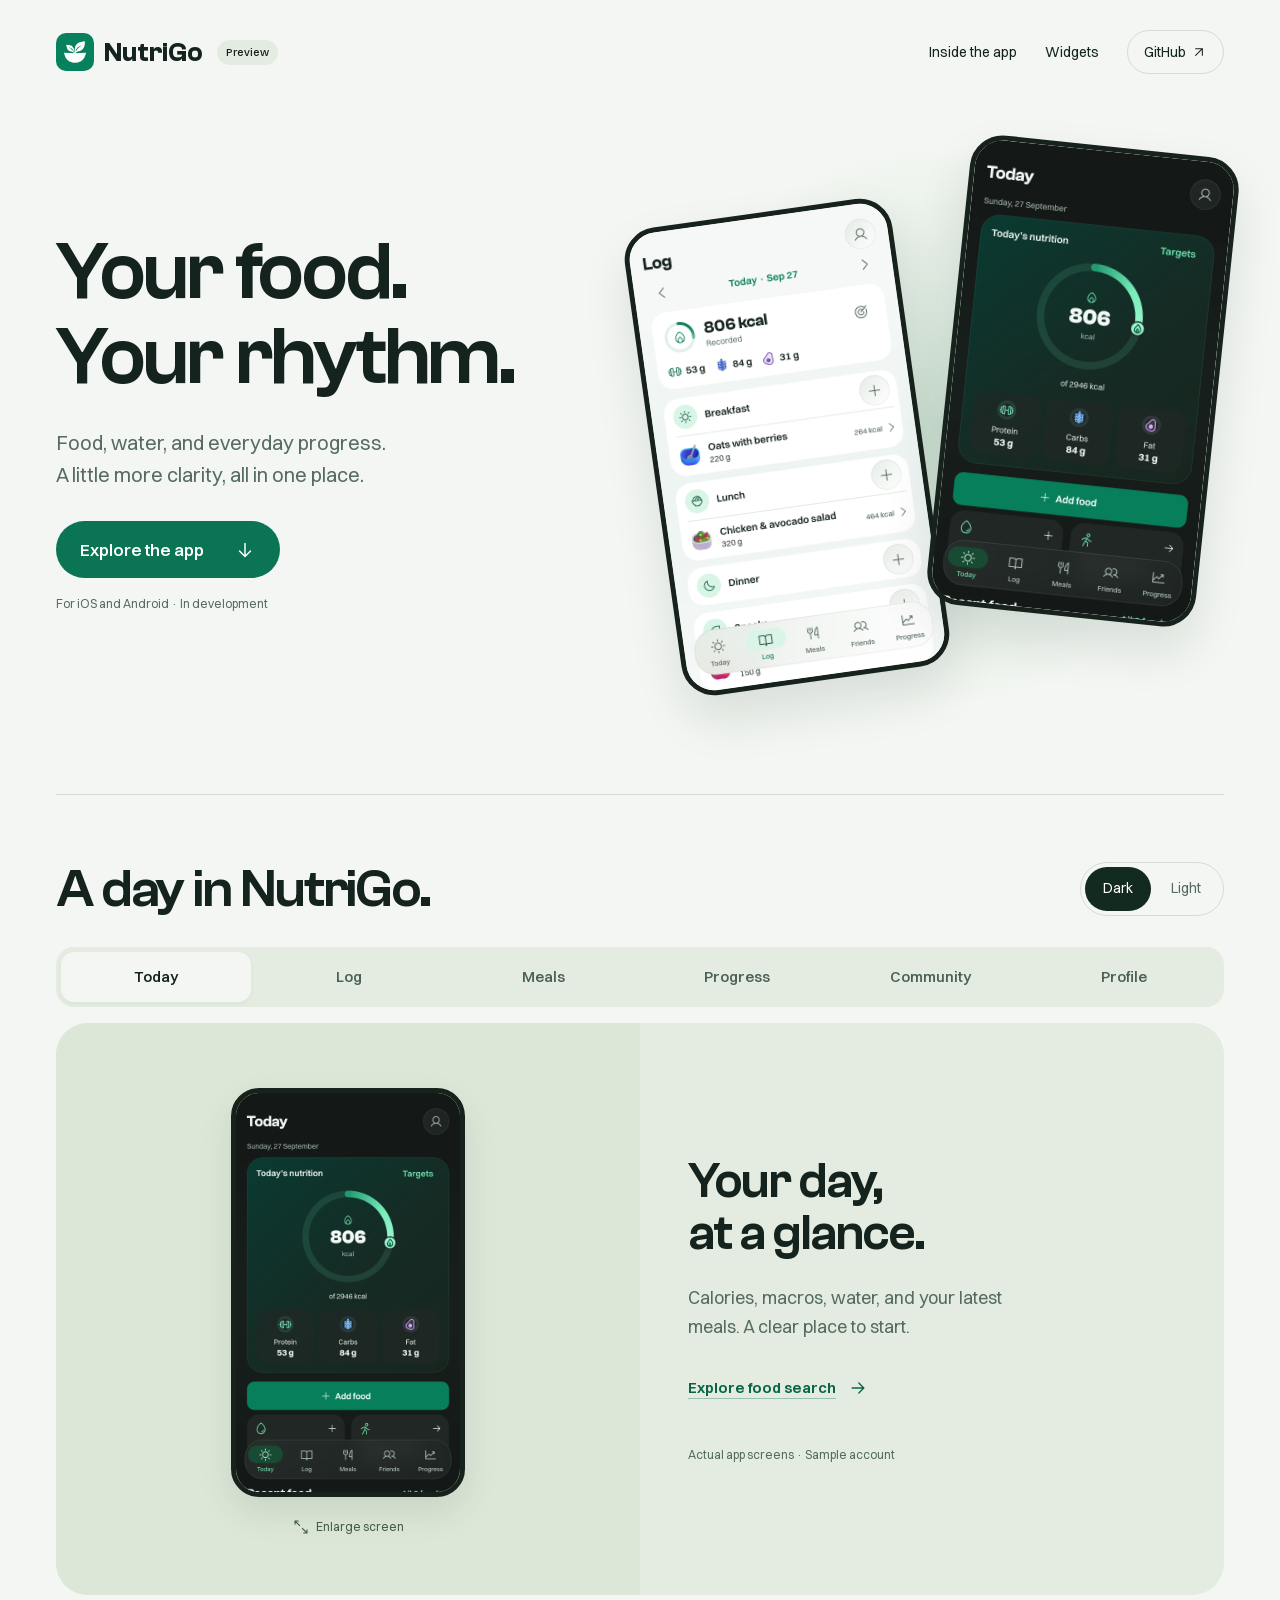
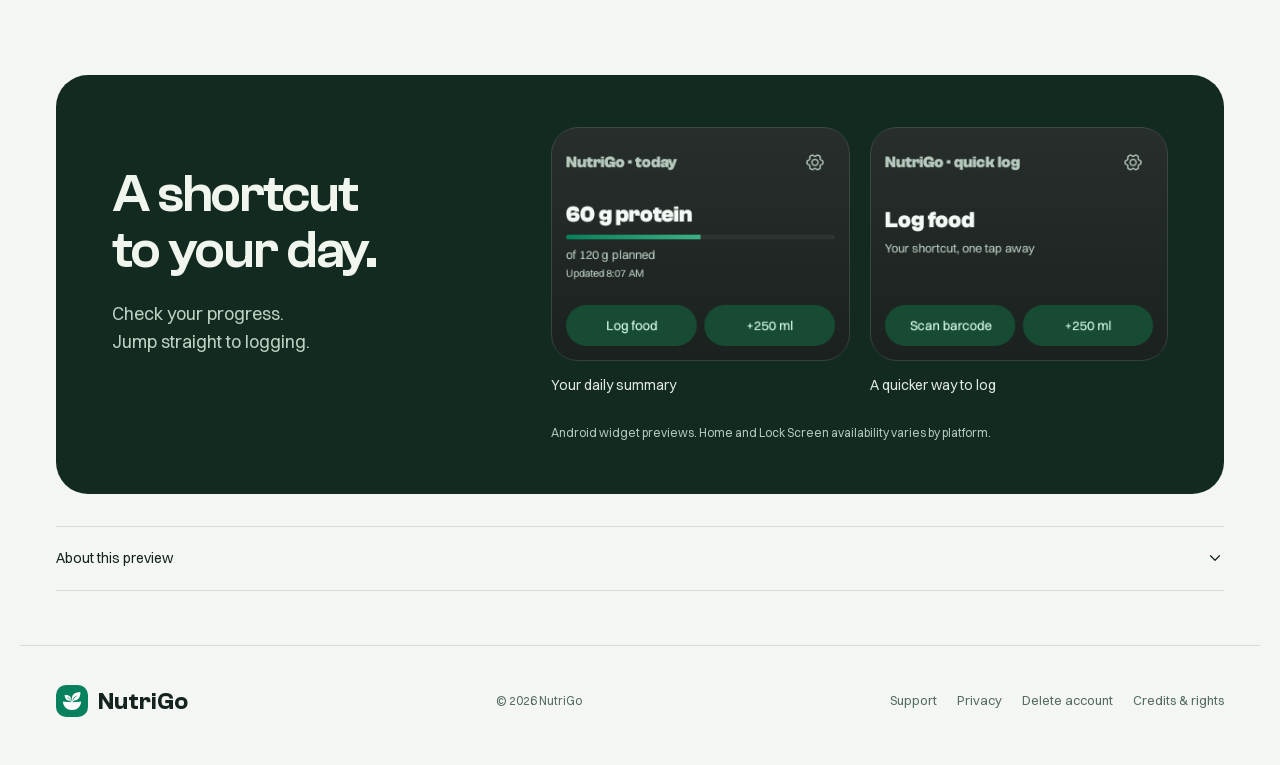
==== commit 9beaca83: "Publish support, privacy and account deletion pages Use the confirmed developer contact and provide " ====
--- a/index.html
+++ b/index.html
@@ -8,6 +8,7 @@
   <title>NutriGo — Your food. Your rhythm.</title>
   <link rel="icon" href="assets/app-icon.png">
   <link rel="stylesheet" href="style.css?v=20260927-5">
+  <link rel="stylesheet" href="support.css?v=20260927-1">
   <script src="script.js?v=20260927-5" defer></script>
 </head>
 <body>
@@ -106,7 +107,7 @@
   <footer>
     <a class="brand" href="#" aria-label="NutriGo home"><img src="assets/app-icon.png" width="32" height="32" alt="">NutriGo</a>
     <p>© 2026 NutriGo</p>
-    <a href="LICENSE.md">Credits & rights</a>
+    <div class="footer-links"><a href="support.html">Support</a><a href="privacy.html">Privacy</a><a href="delete-account.html">Delete account</a><a href="LICENSE.md">Credits & rights</a></div>
   </footer>
 
   <dialog id="screen-dialog" aria-labelledby="dialog-title" aria-describedby="dialog-caption">
--- a/support.css
+++ b/support.css
@@ -0,0 +1,22 @@
+/* Support pages share the showcase's type and palette. */
+.help-page .site-header{gap:24px;flex-wrap:wrap}
+.help-page .legal-nav{display:flex;flex-wrap:wrap;gap:8px 24px}
+.help-page .legal-nav a{display:inline-flex;min-height:44px;align-items:center;font-size:15px}
+.help-content{max-width:860px;margin:36px auto 80px}
+.help-content h1{font-size:clamp(42px,7vw,72px);letter-spacing:-.035em;line-height:1.06;margin:0 0 24px}
+.help-intro{font-size:clamp(20px,3vw,24px);line-height:1.5;max-width:640px;margin:0 0 28px}
+.help-content section{margin:42px 0 0;padding:0}
+.help-content h2{font-size:26px;line-height:1.2;letter-spacing:-.02em;margin:0 0 14px}
+.help-content p,.help-content li{max-width:70ch;line-height:1.7}
+.help-content li{margin:12px 0}
+.help-content ul{padding-left:23px}
+.help-content a:not(.button){color:var(--green);text-underline-offset:4px;overflow-wrap:anywhere}
+.help-note,.contact-address{color:var(--muted);font-size:15px;line-height:1.7}
+.help-note{margin-top:36px}
+.help-links{border-top:1px solid var(--line)}
+.help-links a{display:flex;justify-content:space-between;gap:24px;align-items:center;min-height:64px;border-bottom:1px solid var(--line);text-decoration:none}
+.help-content .button{white-space:normal;text-align:center;max-width:100%}
+.help-page footer{flex-wrap:wrap;gap:20px}
+.footer-links{display:flex;flex-wrap:wrap;gap:8px 20px;align-items:center}
+footer .footer-links a{min-height:44px;display:inline-flex;align-items:center;font-size:13px}
+@media(max-width:560px){.help-page .site-header{padding-top:20px;padding-bottom:12px;gap:12px}.help-page .legal-nav{width:100%;gap:8px 22px}.help-page .legal-nav a{font-size:14px}.help-content{margin-top:30px;margin-bottom:52px}.help-content section{margin-top:32px}.help-content h2{font-size:25px}.help-content .button{font-size:16px}.help-page footer p{order:initial;width:auto}.help-page footer>a:last-child{font-size:14px}}
